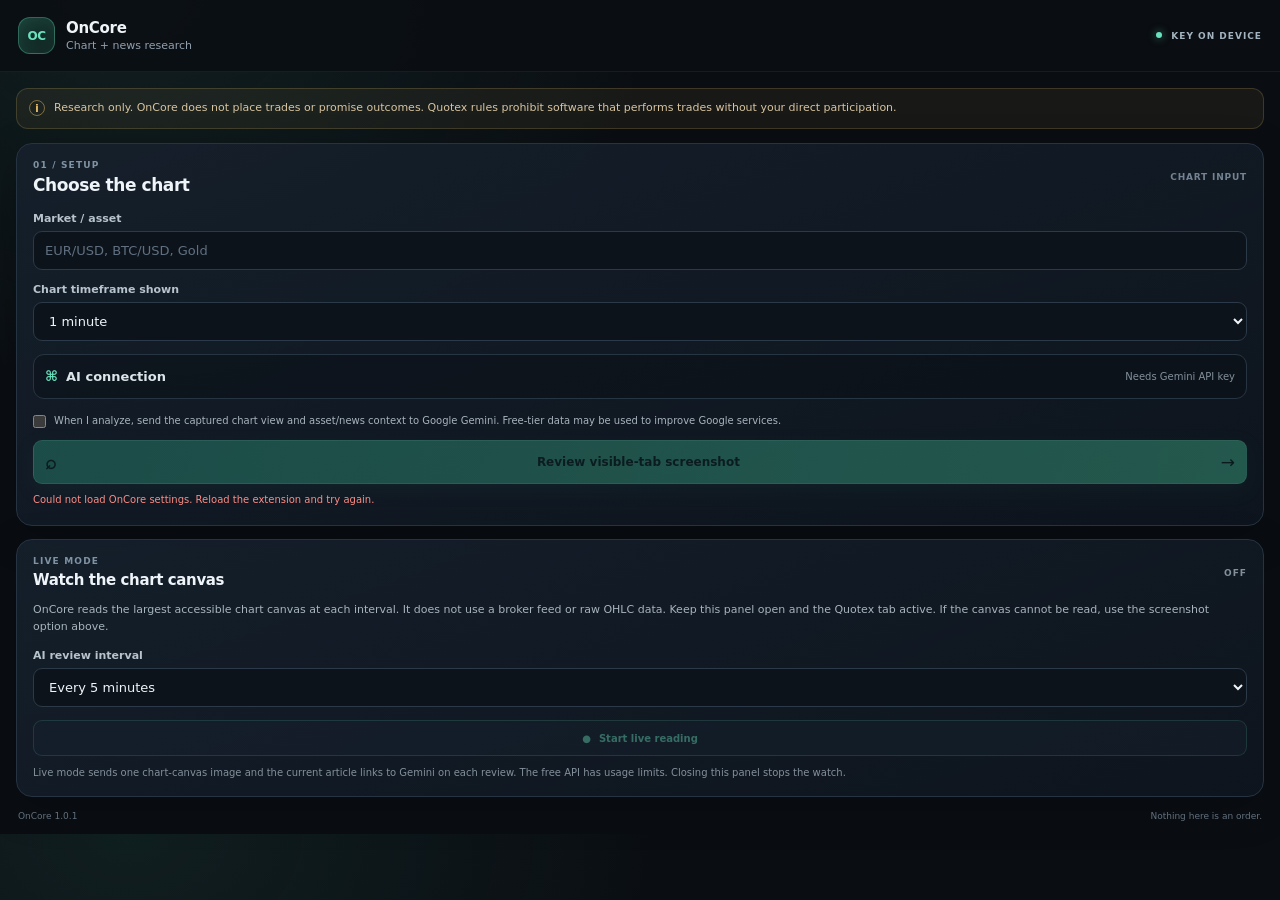
==== OnCore/sidepanel.html @ f4f84990 "Improve OnCore Quotex tab access guidance" ====
<!doctype html>
<html lang="en">
<head>
  <meta charset="utf-8">
  <meta name="viewport" content="width=device-width, initial-scale=1">
  <meta name="color-scheme" content="dark">
  <title>OnCore</title>
  <link rel="stylesheet" href="styles.css">
</head>
<body>
  <header class="topbar">
    <div class="brand-mark" aria-hidden="true">OC</div>
    <div class="brand-copy">
      <div class="brand-name">OnCore</div>
      <div class="brand-subtitle">Chart + news research</div>
    </div>
    <span class="local-tag"><span class="status-dot"></span> KEY ON DEVICE</span>
  </header>

  <main>
    <section class="notice">
      <div class="notice-icon" aria-hidden="true">i</div>
      <p>Research only. OnCore does not place trades or promise outcomes. Quotex rules prohibit software that performs trades without your direct participation.</p>
    </section>

    <section class="setup-card">
      <div class="section-heading">
        <div>
          <div class="eyebrow">01 / SETUP</div>
          <h1>Choose the chart</h1>
        </div>
        <span class="micro-label">CHART INPUT</span>
      </div>

      <label class="field">
        <span>Market / asset</span>
        <input id="asset" name="asset" maxlength="48" placeholder="EUR/USD, BTC/USD, Gold" autocomplete="off">
      </label>

      <label class="field">
        <span>Chart timeframe shown</span>
        <select id="timeframe" name="timeframe">
          <option value="5 seconds">5 seconds</option>
          <option value="15 seconds">15 seconds</option>
          <option value="30 seconds">30 seconds</option>
          <option value="1 minute" selected>1 minute</option>
          <option value="2 minutes">2 minutes</option>
          <option value="5 minutes">5 minutes</option>
          <option value="15 minutes">15 minutes</option>
          <option value="30 minutes">30 minutes</option>
          <option value="1 hour">1 hour</option>
          <option value="4 hours">4 hours</option>
          <option value="1 day">1 day</option>
        </select>
      </label>

      <details class="settings" id="settings">
        <summary>
          <span class="settings-label"><span class="settings-icon" aria-hidden="true">⌘</span> AI connection</span>
          <span class="summary-state" id="key-state">Needs Gemini API key</span>
        </summary>
        <div class="settings-content">
          <label class="field">
            <span>Gemini API key</span>
            <input id="api-key" name="api-key" type="password" spellcheck="false" autocomplete="off" placeholder="Paste your key">
          </label>
          <label class="field">
            <span>Model</span>
            <select id="model" name="model">
              <option value="gemini-3.8-flash">Gemini 3.8 Flash · detailed</option>
              <option value="gemini-3.5-flash-lite">Gemini 3.5 Flash-Lite · lighter</option>
            </select>
          </label>
          <div class="settings-actions">
            <a class="text-link" href="https://aistudio.google.com/app/apikey" target="_blank" rel="noreferrer">Get a key in Google AI Studio ↗</a>
            <button type="button" class="button button-small" id="save-settings">Save on this device</button>
          </div>
          <p class="fine-print">The key stays in this browser’s extension storage and is sent only to Google’s Gemini API. Use a project without billing if you want to avoid paid usage. Free limits can change.</p>
        </div>
      </details>

      <label class="consent-row">
        <input id="consent" type="checkbox">
        <span>When I analyze, send the captured chart view and asset/news context to Google Gemini. Free-tier data may be used to improve Google services.</span>
      </label>

      <button id="analyze" class="button button-primary" type="button" disabled>
        <span class="button-icon" aria-hidden="true">⌕</span>
        <span>Review visible-tab screenshot</span>
        <span class="button-arrow" aria-hidden="true">→</span>
      </button>
      <div id="status" class="status" role="status" aria-live="polite">Add your asset, save a Gemini key, and open a Quotex chart.</div>
    </section>

    <section class="live-card">
      <div class="section-heading">
        <div>
          <div class="eyebrow">LIVE MODE</div>
          <h2>Watch the chart canvas</h2>
        </div>
        <span id="live-state" class="live-state">OFF</span>
      </div>
      <p class="live-copy">OnCore reads the largest accessible chart canvas at each interval. It does not use a broker feed or raw OHLC data. Keep this panel open and the Quotex tab active. If the canvas cannot be read, use the screenshot option above.</p>
      <label class="field">
        <span>AI review interval</span>
        <select id="live-interval" name="live-interval">
          <option value="60000">Every 1 minute</option>
          <option value="300000" selected>Every 5 minutes</option>
          <option value="900000">Every 15 minutes</option>
        </select>
      </label>
      <div class="live-actions">
        <button id="live-start" class="button button-live" type="button" disabled>
          <span aria-hidden="true">●</span><span>Start live reading</span>
        </button>
        <button id="live-stop" class="button button-stop is-hidden" type="button">
          <span aria-hidden="true">■</span><span>Stop live reading</span>
        </button>
      </div>
      <p class="fine-print">Live mode sends one chart-canvas image and the current article links to Gemini on each review. The free API has usage limits. Closing this panel stops the watch.</p>
    </section>

    <section id="capture-card" class="capture-card is-hidden" aria-label="Captured chart">
      <div class="card-heading">
        <span class="eyebrow">CAPTURE</span>
        <span id="capture-time" class="micro-label"></span>
      </div>
      <img id="chart-preview" alt="Temporary preview of the captured chart">
      <p class="fine-print">This is a one-time capture of the visible browser tab only. The image stays in this open panel’s memory. Hide balances and account details before capturing.</p>
    </section>

    <section id="results" class="results-card is-hidden">
      <div class="section-heading">
        <div>
          <div class="eyebrow">02 / CURRENT COVERAGE</div>
          <h2>Article sources</h2>
        </div>
        <span id="news-window" class="micro-label">LAST 24 HOURS</span>
      </div>
      <div id="news-list" class="news-list"></div>
      <div class="report-heading">
        <div class="eyebrow">03 / CHART + NEWS READ</div>
        <span id="report-time" class="micro-label"></span>
      </div>
      <pre id="report" class="report"></pre>
    </section>

    <footer class="footer">
      <span>OnCore 1.0.1</span>
      <span>Nothing here is an order.</span>
    </footer>
  </main>

  <script src="app.js"></script>
</body>
</html>
---- OnCore/styles.css ----
:root {
  color-scheme: dark;
  --bg: #0a0e13;
  --surface: #101720;
  --surface-2: #151f2b;
  --line: #263342;
  --text: #eef4f8;
  --muted: #91a0ae;
  --mint: #69e2bd;
  --mint-dark: #183b36;
  --amber: #f4c56c;
  --red: #ff8c85;
  --shadow: 0 12px 40px rgba(0, 0, 0, .22);
  font-family: Inter, ui-sans-serif, system-ui, -apple-system, BlinkMacSystemFont, "Segoe UI", sans-serif;
}

* { box-sizing: border-box; }

body {
  margin: 0;
  min-width: 300px;
  background:
    radial-gradient(ellipse at 10% 0%, rgba(49, 118, 99, .16), transparent 33rem),
    var(--bg);
  color: var(--text);
  font-size: 13px;
}

button, input, select { font: inherit; }
button, a, summary { -webkit-tap-highlight-color: transparent; }

.topbar {
  height: 72px;
  padding: 0 18px;
  display: flex;
  align-items: center;
  gap: 11px;
  border-bottom: 1px solid rgba(255, 255, 255, .06);
  background: rgba(10, 14, 19, .84);
}

.brand-mark {
  display: grid;
  place-items: center;
  width: 37px;
  height: 37px;
  border: 1px solid rgba(105, 226, 189, .34);
  border-radius: 12px;
  background: linear-gradient(145deg, #173b34, #10211f);
  color: var(--mint);
  font-size: 12px;
  font-weight: 800;
  letter-spacing: -.04em;
  box-shadow: inset 0 0 16px rgba(105, 226, 189, .08);
}

.brand-copy { flex: 1; }
.brand-name { font-size: 15px; font-weight: 730; letter-spacing: -.02em; }
.brand-subtitle { margin-top: 2px; color: var(--muted); font-size: 11px; }

.local-tag {
  color: #a3b3bf;
  font-size: 9px;
  font-weight: 700;
  letter-spacing: .11em;
}

.status-dot {
  display: inline-block;
  width: 6px;
  height: 6px;
  margin: 0 5px 1px 0;
  border-radius: 50%;
  background: var(--mint);
  box-shadow: 0 0 9px rgba(105, 226, 189, .6);
}

main { padding: 16px 16px 8px; }
.notice {
  display: flex;
  gap: 9px;
  align-items: flex-start;
  margin-bottom: 14px;
  padding: 11px 12px;
  border: 1px solid rgba(244, 197, 108, .18);
  border-radius: 12px;
  background: rgba(244, 197, 108, .06);
  color: #d8c49f;
}
.notice p { margin: 0; font-size: 11px; line-height: 1.5; }
.notice-icon {
  display: grid;
  place-items: center;
  flex: 0 0 16px;
  height: 16px;
  border: 1px solid rgba(244, 197, 108, .46);
  border-radius: 50%;
  color: var(--amber);
  font-size: 10px;
  font-weight: 800;
}

.setup-card, .live-card, .capture-card, .results-card {
  padding: 16px;
  border: 1px solid var(--line);
  border-radius: 16px;
  background: linear-gradient(160deg, rgba(21, 31, 43, .96), rgba(14, 21, 29, .97));
  box-shadow: var(--shadow);
}

.section-heading, .card-heading, .report-heading {
  display: flex;
  justify-content: space-between;
  align-items: center;
}
.section-heading { margin-bottom: 17px; }
.eyebrow {
  color: #7f93a4;
  font-size: 9px;
  font-weight: 760;
  letter-spacing: .13em;
}
h1, h2 { margin: 5px 0 0; font-size: 17px; letter-spacing: -.025em; }
h2 { font-size: 15px; }
.micro-label { color: #748393; font-size: 9px; font-weight: 700; letter-spacing: .09em; }

.field { display: block; margin: 0 0 13px; }
.field > span {
  display: block;
  margin-bottom: 6px;
  color: #b7c3cd;
  font-size: 11px;
  font-weight: 600;
}
.field input, .field select {
  display: block;
  width: 100%;
  height: 39px;
  padding: 0 11px;
  border: 1px solid #2b3948;
  border-radius: 9px;
  outline: 0;
  background: #0c131b;
  color: var(--text);
}
.field input::placeholder { color: #607080; }
.field input:focus, .field select:focus {
  border-color: rgba(105, 226, 189, .72);
  box-shadow: 0 0 0 3px rgba(105, 226, 189, .08);
}

.settings {
  margin: 2px 0 15px;
  border: 1px solid #273543;
  border-radius: 11px;
  background: rgba(8, 13, 18, .42);
}
.settings summary {
  display: flex;
  min-height: 43px;
  padding: 0 11px;
  align-items: center;
  justify-content: space-between;
  cursor: pointer;
  list-style: none;
}
.settings summary::-webkit-details-marker { display: none; }
.settings-label { display: flex; align-items: center; gap: 8px; color: #dce5ea; font-weight: 650; }
.settings-icon { color: var(--mint); font-size: 14px; }
.summary-state { color: #82909c; font-size: 10px; }
.settings-content { padding: 0 11px 12px; }
.settings-content .field { margin-bottom: 11px; }
.settings-content .field input, .settings-content .field select { height: 36px; }
.settings-actions { display: flex; align-items: center; justify-content: space-between; gap: 8px; }
.text-link { color: var(--mint); font-size: 10px; text-decoration: none; }
.text-link:hover { text-decoration: underline; }
.fine-print { margin: 9px 0 0; color: #82909c; font-size: 10px; line-height: 1.5; }

.button {
  display: inline-flex;
  justify-content: center;
  align-items: center;
  gap: 8px;
  min-height: 36px;
  padding: 0 11px;
  border: 1px solid #334252;
  border-radius: 9px;
  background: #172330;
  color: #deebf0;
  cursor: pointer;
  font-size: 10px;
  font-weight: 700;
  transition: transform .14s ease, border-color .14s ease, opacity .14s ease;
}
.button:hover:not(:disabled) { transform: translateY(-1px); border-color: #526779; }
.button:disabled { cursor: not-allowed; opacity: .42; }
.button-small { min-height: 30px; font-size: 9px; }
.button-primary {
  width: 100%;
  height: 44px;
  margin-top: 12px;
  border-color: rgba(105, 226, 189, .5);
  background: linear-gradient(100deg, #2b9278, #42b58f);
  color: #06231e;
  font-size: 12px;
  box-shadow: 0 6px 18px rgba(43, 146, 120, .18);
}
.button-primary:hover:not(:disabled) { border-color: #92f0d0; }
.button-icon { font-size: 19px; line-height: 0; }
.button-primary span:nth-child(2) { flex: 1; }
.button-arrow { font-size: 17px; font-weight: 400; }

.consent-row {
  display: flex;
  gap: 8px;
  align-items: flex-start;
  margin-top: 15px;
  color: #a7b4be;
  font-size: 10px;
  line-height: 1.45;
}
.consent-row input { margin: 1px 0 0; accent-color: var(--mint); }
.status { min-height: 16px; margin-top: 9px; color: #8798a5; font-size: 10px; line-height: 1.4; }
.status[data-kind="error"] { color: var(--red); }
.status[data-kind="success"] { color: var(--mint); }
.status[data-kind="working"] { color: var(--amber); }

.live-card { margin-top: 13px; padding: 16px; }
.live-copy { margin: -5px 0 14px; color: #a7b4be; font-size: 11px; line-height: 1.55; }
.live-state { color: #82909c; font-size: 9px; font-weight: 750; letter-spacing: .11em; }
.live-state[data-active="true"] { color: var(--mint); }
.live-actions { display: flex; gap: 8px; }
.button-live, .button-stop { flex: 1; }
.button-live { border-color: rgba(105, 226, 189, .35); color: var(--mint); }
.button-stop { border-color: rgba(255, 140, 133, .35); color: var(--red); }

.capture-card, .results-card { margin-top: 13px; }
.capture-card { padding: 12px; }
.card-heading { margin-bottom: 9px; }
.capture-card img {
  display: block;
  width: 100%;
  max-height: 250px;
  object-fit: contain;
  border: 1px solid #273543;
  border-radius: 9px;
  background: #080c11;
}
.news-list { display: grid; gap: 7px; margin-top: 12px; }
.news-item {
  display: block;
  padding: 10px 11px;
  border: 1px solid #273543;
  border-radius: 10px;
  background: rgba(8, 13, 18, .46);
  color: inherit;
  text-decoration: none;
}
.news-item:hover { border-color: #4c6374; }
.news-title { display: block; color: #e0e9ee; font-size: 11px; font-weight: 620; line-height: 1.4; }
.news-meta { display: block; margin-top: 6px; color: #82909c; font-size: 9px; }
.news-empty { margin: 11px 0 0; color: #9ba9b3; font-size: 11px; line-height: 1.5; }
.report-heading { margin-top: 18px; padding-top: 13px; border-top: 1px solid #273543; }
.report {
  min-height: 100px;
  margin: 11px 0 0;
  padding: 13px;
  overflow-wrap: anywhere;
  white-space: pre-wrap;
  border: 1px solid #273543;
  border-radius: 10px;
  background: #0b1219;
  color: #d3dee5;
  font: 11px/1.65 ui-sans-serif, system-ui, sans-serif;
}
.footer { display: flex; justify-content: space-between; margin: 14px 2px 5px; color: #62717f; font-size: 9px; }
.is-hidden { display: none !important; }

@media (max-width: 360px) {
  main { padding-right: 11px; padding-left: 11px; }
  .setup-card, .live-card, .results-card { padding: 13px; }
  .settings-actions { align-items: flex-start; flex-direction: column; }
}
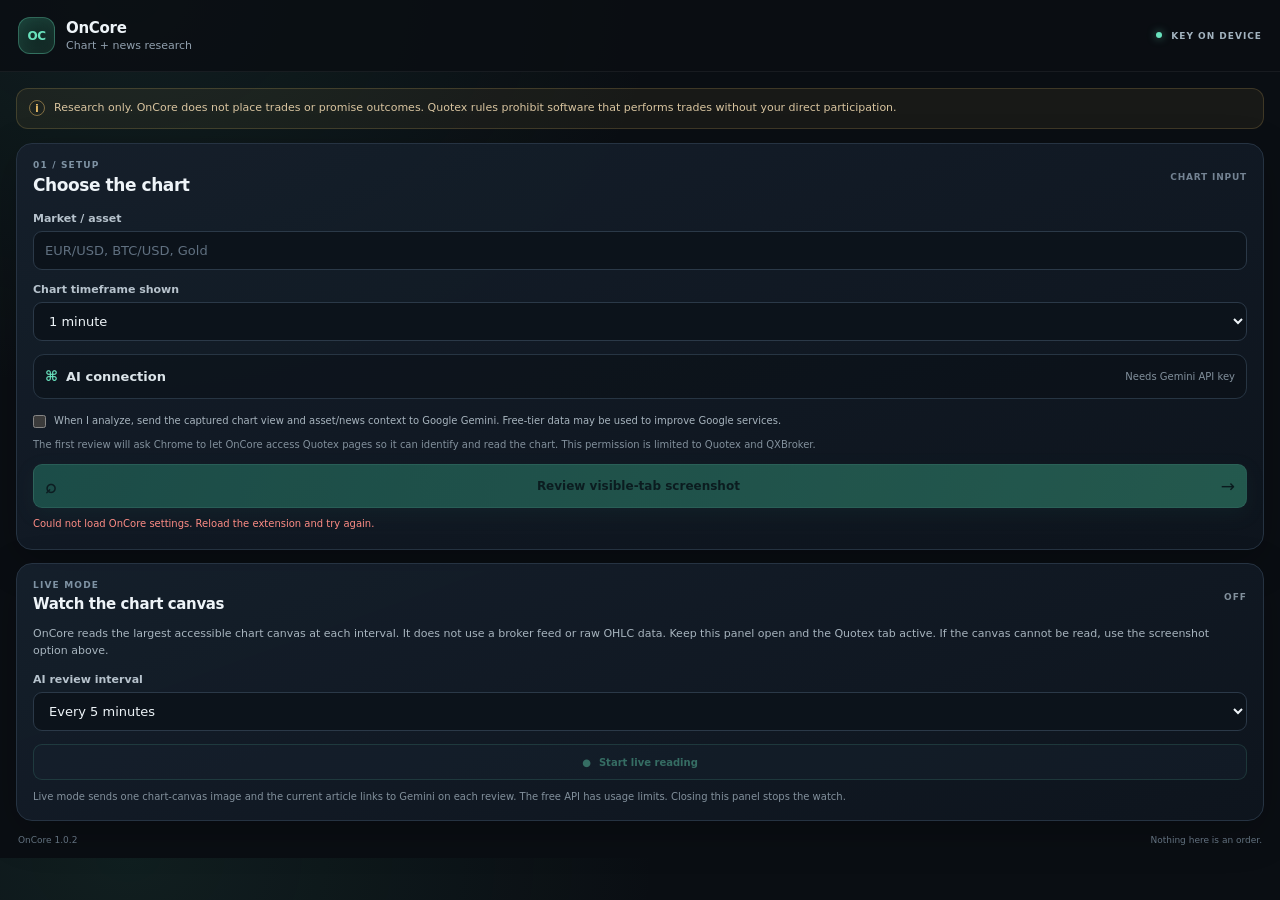
==== commit 933a28c8: "Request Quotex page access for chart review" ====
--- a/OnCore/sidepanel.html
+++ b/OnCore/sidepanel.html
@@ -83,6 +83,7 @@
         <input id="consent" type="checkbox">
         <span>When I analyze, send the captured chart view and asset/news context to Google Gemini. Free-tier data may be used to improve Google services.</span>
       </label>
+      <p class="fine-print">The first review will ask Chrome to let OnCore access Quotex pages so it can identify and read the chart. This permission is limited to Quotex and QXBroker.</p>
 
       <button id="analyze" class="button button-primary" type="button" disabled>
         <span class="button-icon" aria-hidden="true">⌕</span>
@@ -146,7 +147,7 @@
     </section>
 
     <footer class="footer">
-      <span>OnCore 1.0.1</span>
+      <span>OnCore 1.0.2</span>
       <span>Nothing here is an order.</span>
     </footer>
   </main>
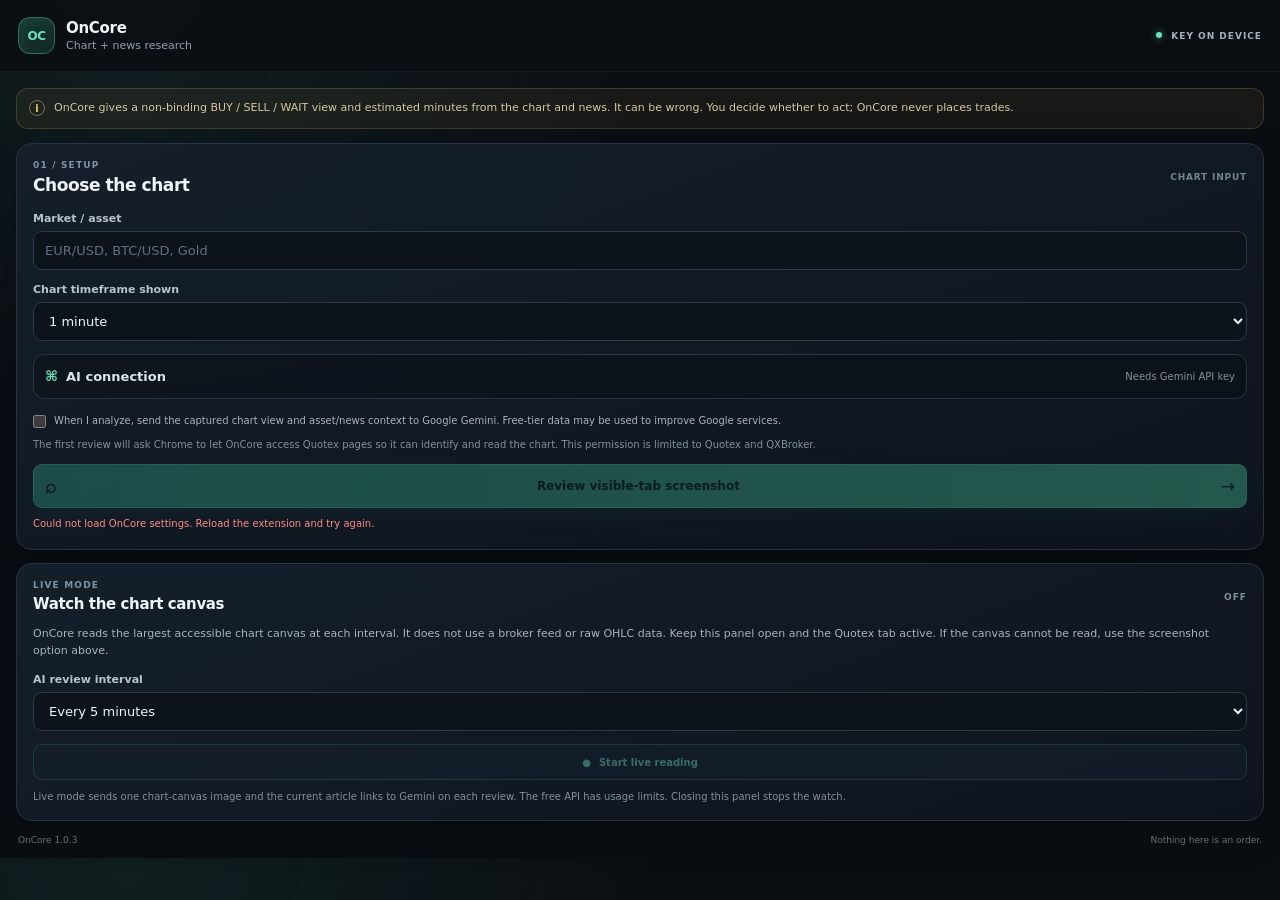
==== commit 4db44193: "Fix OnCore news queries and add direction estimates" ====
--- a/OnCore/sidepanel.html
+++ b/OnCore/sidepanel.html
@@ -20,7 +20,7 @@
   <main>
     <section class="notice">
       <div class="notice-icon" aria-hidden="true">i</div>
-      <p>Research only. OnCore does not place trades or promise outcomes. Quotex rules prohibit software that performs trades without your direct participation.</p>
+      <p>OnCore gives a non-binding BUY / SELL / WAIT view and estimated minutes from the chart and news. It can be wrong. You decide whether to act; OnCore never places trades.</p>
     </section>
 
     <section class="setup-card">
@@ -147,7 +147,7 @@
     </section>
 
     <footer class="footer">
-      <span>OnCore 1.0.2</span>
+      <span>OnCore 1.0.3</span>
       <span>Nothing here is an order.</span>
     </footer>
   </main>
@@ -155,4 +155,5 @@
   <script src="app.js"></script>
 </body>
 </html>
+
 
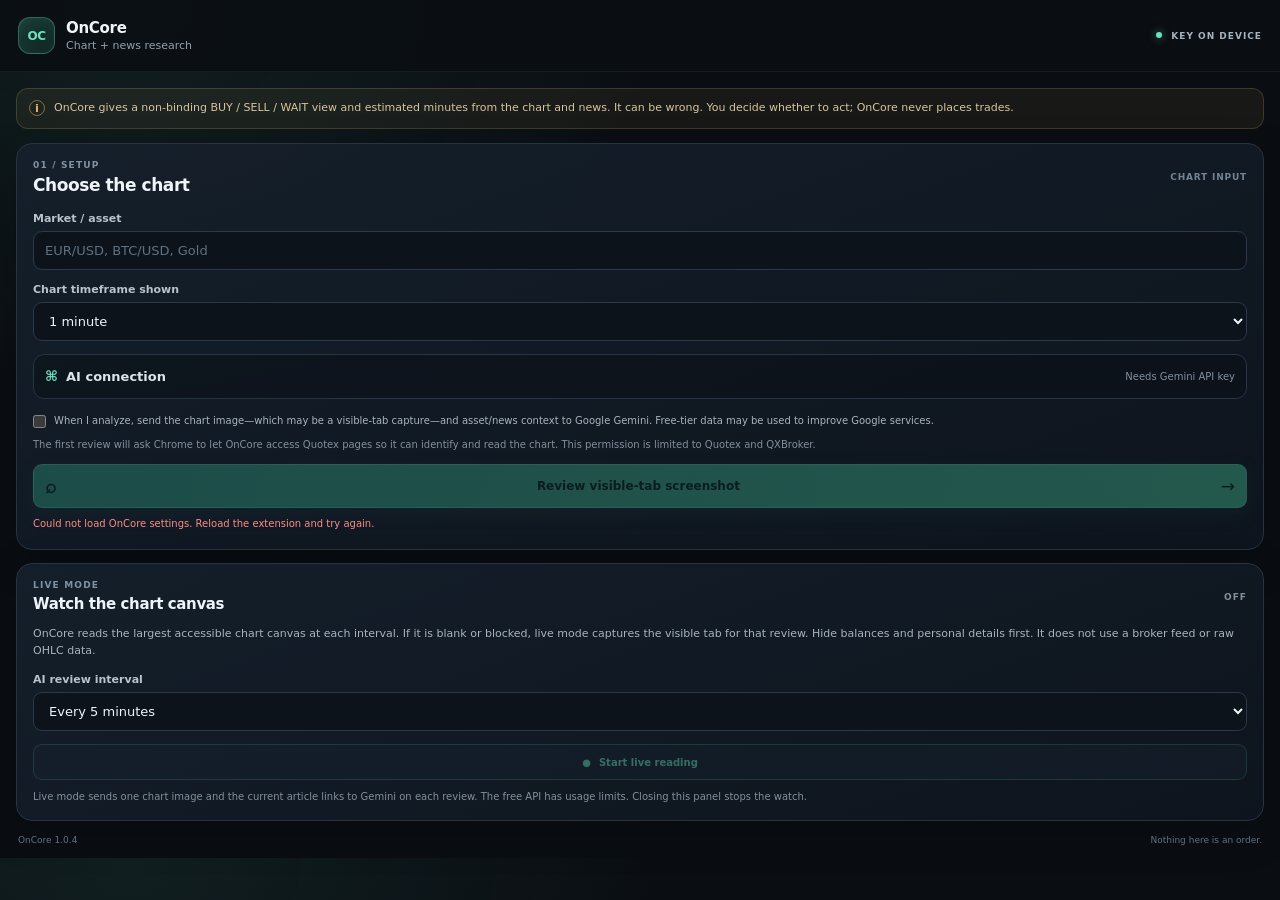
==== commit 1f4900b4: "Handle blank Quotex canvases and news timeouts" ====
--- a/OnCore/sidepanel.html
+++ b/OnCore/sidepanel.html
@@ -81,7 +81,7 @@
 
       <label class="consent-row">
         <input id="consent" type="checkbox">
-        <span>When I analyze, send the captured chart view and asset/news context to Google Gemini. Free-tier data may be used to improve Google services.</span>
+        <span>When I analyze, send the chart image—which may be a visible-tab capture—and asset/news context to Google Gemini. Free-tier data may be used to improve Google services.</span>
       </label>
       <p class="fine-print">The first review will ask Chrome to let OnCore access Quotex pages so it can identify and read the chart. This permission is limited to Quotex and QXBroker.</p>
 
@@ -101,7 +101,7 @@
         </div>
         <span id="live-state" class="live-state">OFF</span>
       </div>
-      <p class="live-copy">OnCore reads the largest accessible chart canvas at each interval. It does not use a broker feed or raw OHLC data. Keep this panel open and the Quotex tab active. If the canvas cannot be read, use the screenshot option above.</p>
+      <p class="live-copy">OnCore reads the largest accessible chart canvas at each interval. If it is blank or blocked, live mode captures the visible tab for that review. Hide balances and personal details first. It does not use a broker feed or raw OHLC data.</p>
       <label class="field">
         <span>AI review interval</span>
         <select id="live-interval" name="live-interval">
@@ -118,7 +118,7 @@
           <span aria-hidden="true">■</span><span>Stop live reading</span>
         </button>
       </div>
-      <p class="fine-print">Live mode sends one chart-canvas image and the current article links to Gemini on each review. The free API has usage limits. Closing this panel stops the watch.</p>
+      <p class="fine-print">Live mode sends one chart image and the current article links to Gemini on each review. The free API has usage limits. Closing this panel stops the watch.</p>
     </section>
 
     <section id="capture-card" class="capture-card is-hidden" aria-label="Captured chart">
@@ -127,7 +127,7 @@
         <span id="capture-time" class="micro-label"></span>
       </div>
       <img id="chart-preview" alt="Temporary preview of the captured chart">
-      <p class="fine-print">This is a one-time capture of the visible browser tab only. The image stays in this open panel’s memory. Hide balances and account details before capturing.</p>
+      <p class="fine-print">This image stays in this open panel’s memory. Live fallback may show the whole visible tab. Hide balances and account details before capturing.</p>
     </section>
 
     <section id="results" class="results-card is-hidden">
@@ -147,7 +147,7 @@
     </section>
 
     <footer class="footer">
-      <span>OnCore 1.0.3</span>
+      <span>OnCore 1.0.4</span>
       <span>Nothing here is an order.</span>
     </footer>
   </main>
@@ -155,5 +155,4 @@
   <script src="app.js"></script>
 </body>
 </html>
-
 
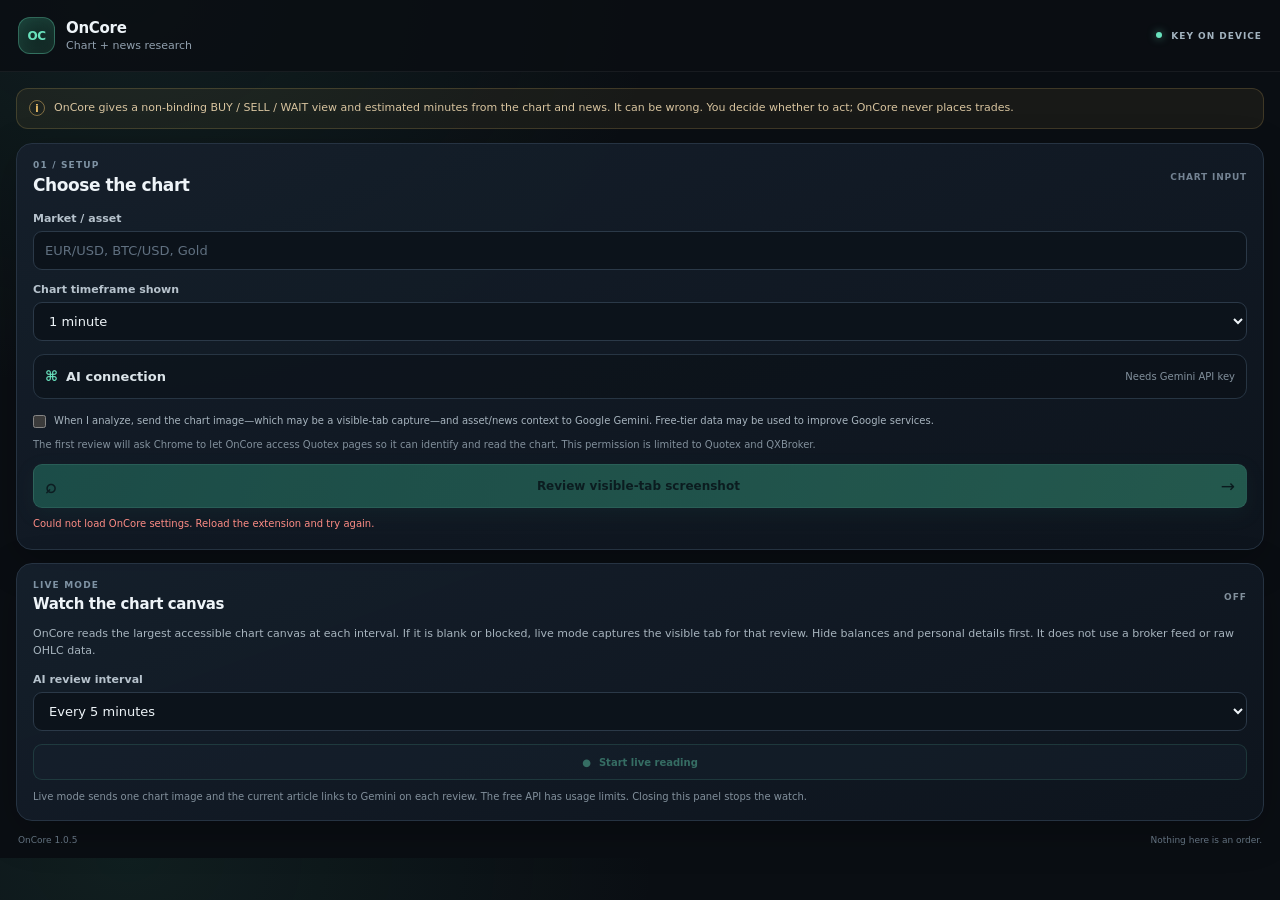
==== commit 77d709be: "Fix Quotex capture access and news rate limits" ====
--- a/OnCore/sidepanel.html
+++ b/OnCore/sidepanel.html
@@ -147,7 +147,7 @@
     </section>
 
     <footer class="footer">
-      <span>OnCore 1.0.4</span>
+      <span>OnCore 1.0.5</span>
       <span>Nothing here is an order.</span>
     </footer>
   </main>
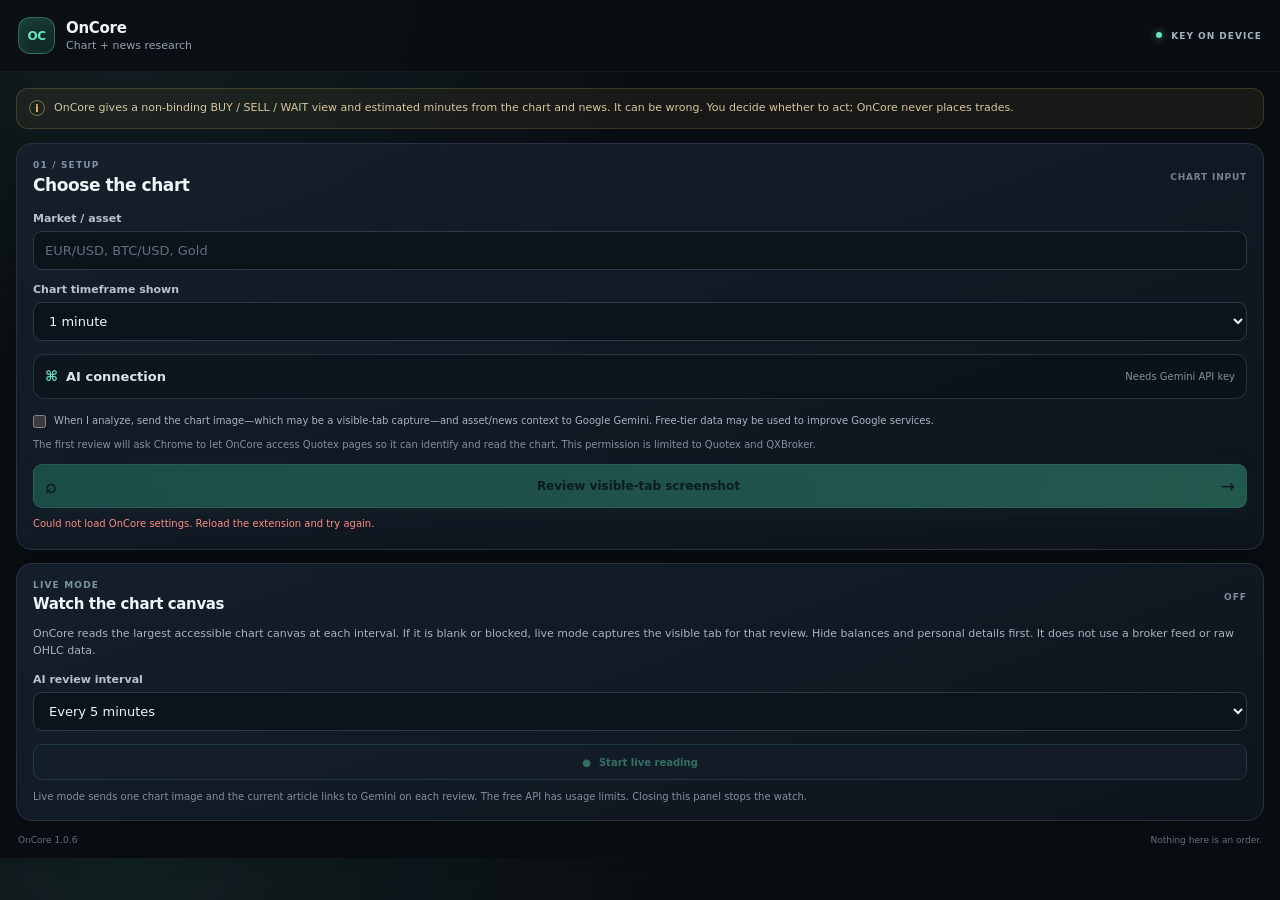
==== commit b0aa88f4: "Show concise next-candle decisions" ====
--- a/OnCore/sidepanel.html
+++ b/OnCore/sidepanel.html
@@ -133,21 +133,24 @@
     <section id="results" class="results-card is-hidden">
       <div class="section-heading">
         <div>
-          <div class="eyebrow">02 / CURRENT COVERAGE</div>
-          <h2>Article sources</h2>
+          <div class="eyebrow">02 / NEXT CANDLE</div>
+          <h2>Decision</h2>
+        </div>
+        <span id="report-time" class="micro-label"></span>
+      </div>
+      <pre id="report" class="report" aria-live="polite"></pre>
+      <div class="report-heading">
+        <div>
+          <div class="eyebrow">03 / NEWS CHECK</div>
+          <h3>Article sources</h3>
         </div>
         <span id="news-window" class="micro-label">LAST 24 HOURS</span>
       </div>
       <div id="news-list" class="news-list"></div>
-      <div class="report-heading">
-        <div class="eyebrow">03 / CHART + NEWS READ</div>
-        <span id="report-time" class="micro-label"></span>
-      </div>
-      <pre id="report" class="report"></pre>
     </section>
 
     <footer class="footer">
-      <span>OnCore 1.0.5</span>
+      <span>OnCore 1.0.6</span>
       <span>Nothing here is an order.</span>
     </footer>
   </main>
--- a/OnCore/styles.css
+++ b/OnCore/styles.css
@@ -262,17 +262,21 @@
 .news-empty { margin: 11px 0 0; color: #9ba9b3; font-size: 11px; line-height: 1.5; }
 .report-heading { margin-top: 18px; padding-top: 13px; border-top: 1px solid #273543; }
 .report {
-  min-height: 100px;
-  margin: 11px 0 0;
-  padding: 13px;
+  min-height: 0;
+  margin: 9px 0 0;
+  padding: 16px 12px;
   overflow-wrap: anywhere;
   white-space: pre-wrap;
   border: 1px solid #273543;
   border-radius: 10px;
   background: #0b1219;
-  color: #d3dee5;
-  font: 11px/1.65 ui-sans-serif, system-ui, sans-serif;
-}
+  color: var(--amber);
+  text-align: center;
+  font: 800 18px/1.35 ui-sans-serif, system-ui, sans-serif;
+}
+.report[data-decision="buy"] { color: var(--mint); }
+.report[data-decision="sell"] { color: var(--red); }
+.report[data-decision="wait"] { color: var(--amber); }
 .footer { display: flex; justify-content: space-between; margin: 14px 2px 5px; color: #62717f; font-size: 9px; }
 .is-hidden { display: none !important; }
 
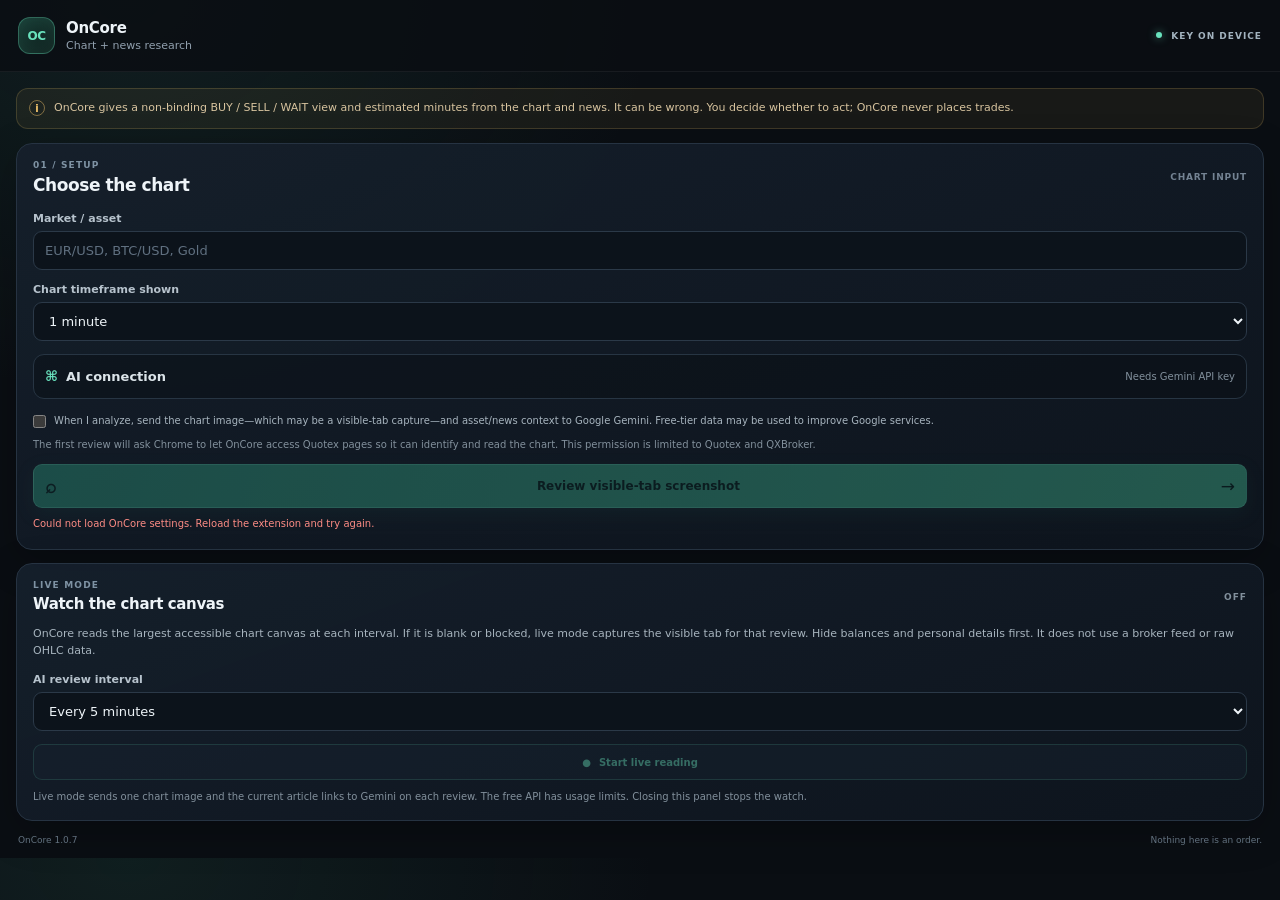
==== commit 5c1fc008: "Show WAIT when news or AI is unavailable" ====
--- a/OnCore/sidepanel.html
+++ b/OnCore/sidepanel.html
@@ -150,7 +150,7 @@
     </section>
 
     <footer class="footer">
-      <span>OnCore 1.0.6</span>
+      <span>OnCore 1.0.7</span>
       <span>Nothing here is an order.</span>
     </footer>
   </main>
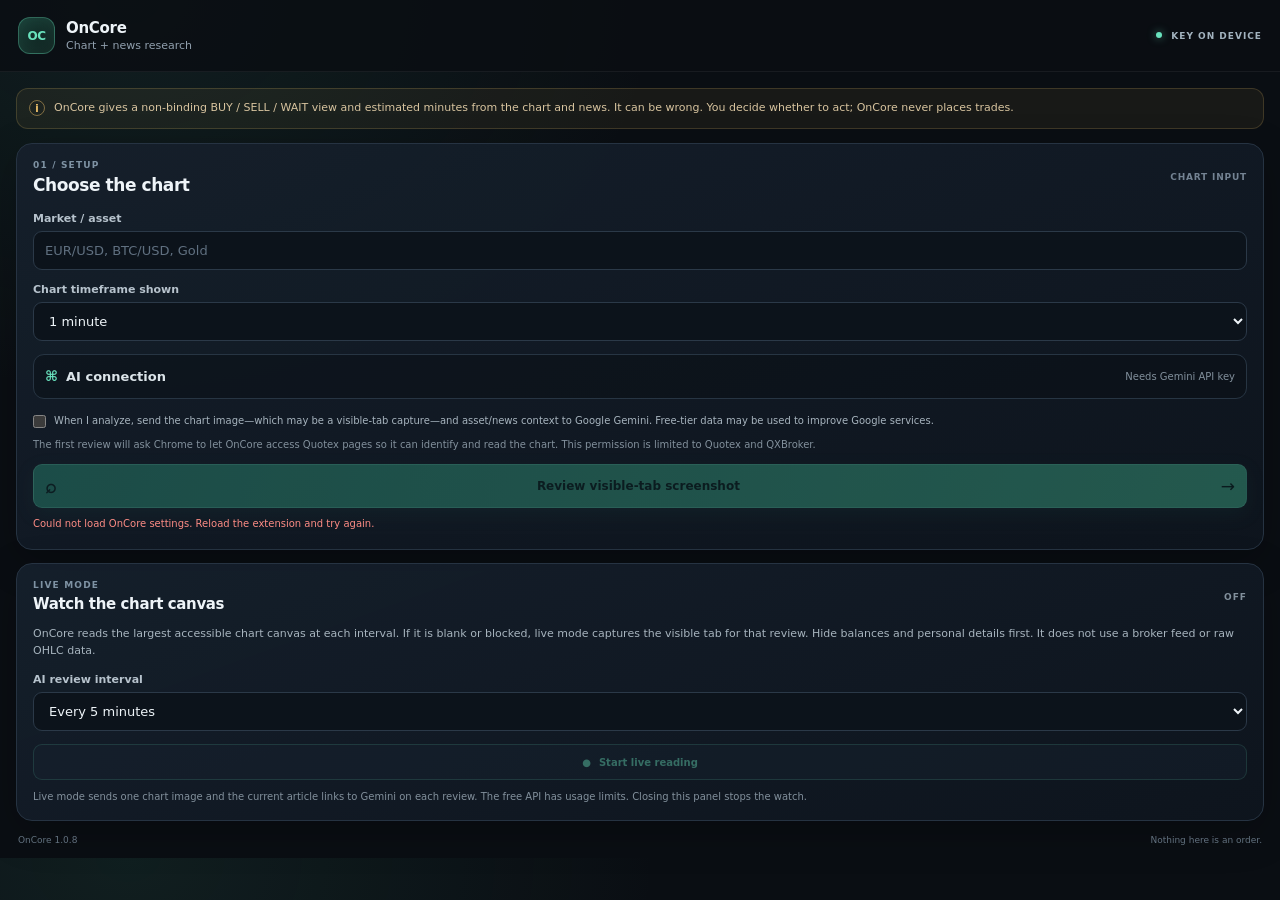
==== commit 3acf9f41: "Sync OnCore panel version label" ====
--- a/OnCore/sidepanel.html
+++ b/OnCore/sidepanel.html
@@ -150,7 +150,7 @@
     </section>
 
     <footer class="footer">
-      <span>OnCore 1.0.7</span>
+      <span>OnCore 1.0.8</span>
       <span>Nothing here is an order.</span>
     </footer>
   </main>
--- a/OnCore/styles.css
+++ b/OnCore/styles.css
@@ -276,7 +276,8 @@
 }
 .report[data-decision="buy"] { color: var(--mint); }
 .report[data-decision="sell"] { color: var(--red); }
-.report[data-decision="wait"] { color: var(--amber); }
+.report[data-decision="unavailable"] { color: var(--amber); }
+.report[data-decision="working"] { color: var(--muted); }
 .footer { display: flex; justify-content: space-between; margin: 14px 2px 5px; color: #62717f; font-size: 9px; }
 .is-hidden { display: none !important; }
 
